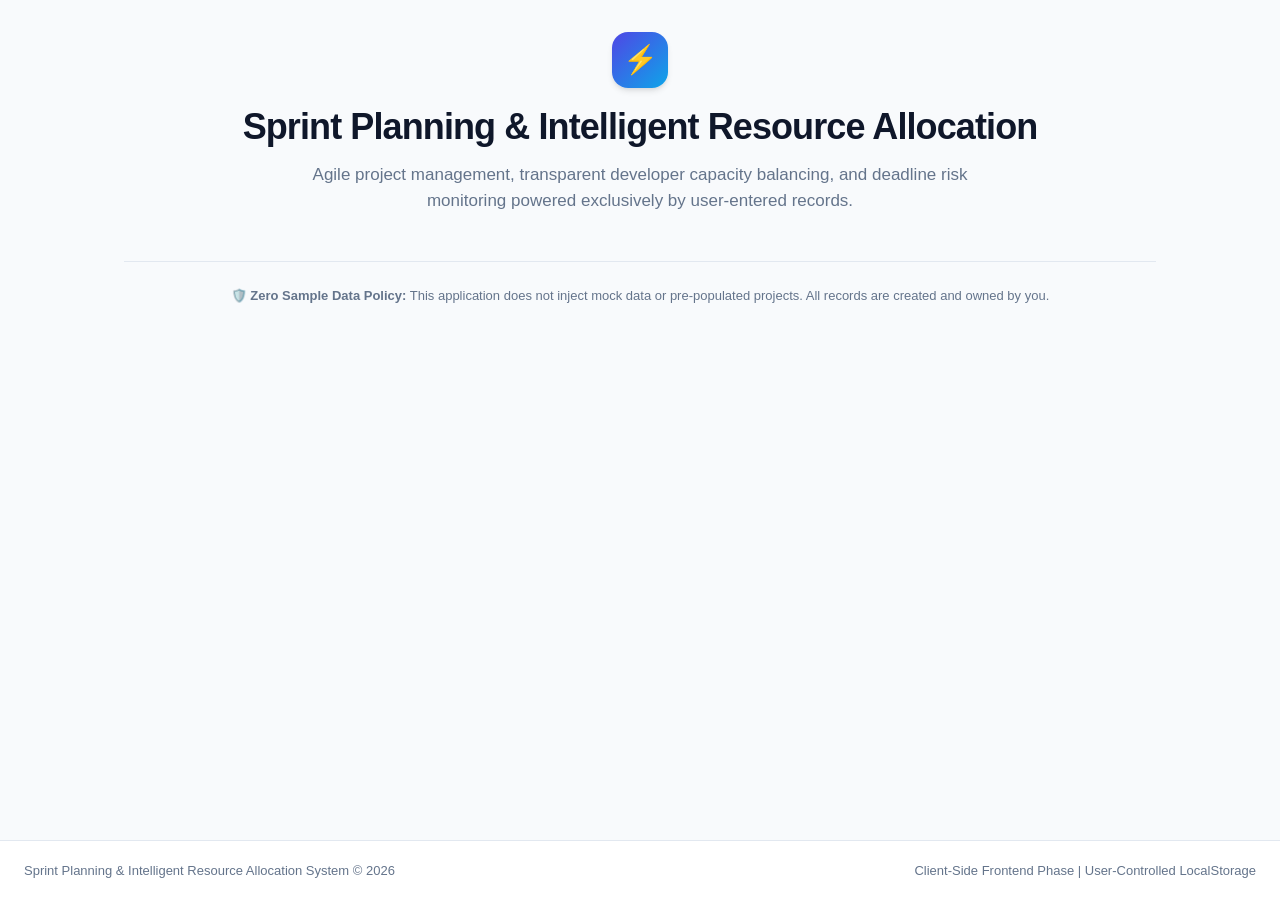
==== index.html @ c8d695a1 "feat: unified single working link and full role navigation from root URL" ====
<!DOCTYPE html>
<html lang="en">
<head>
  <meta charset="UTF-8">
  <meta name="viewport" content="width=device-width, initial-scale=1.0">
  <meta http-equiv="refresh" content="0; url=/frontend/index.html">
  <title>Sprint Planning &amp; Intelligent Resource Allocation</title>
  <script>
    window.location.replace('/frontend/index.html' + window.location.search + window.location.hash);
  </script>
</head>
<body style="font-family: -apple-system, BlinkMacSystemFont, 'Segoe UI', Roboto, sans-serif; display: flex; align-items: center; justify-content: center; height: 100vh; margin: 0; background: #f8fafc; color: #1e293b;">
  <div style="text-align: center; max-width: 480px; padding: 2rem; background: #ffffff; border-radius: 12px; box-shadow: 0 4px 6px -1px rgba(0,0,0,0.1);">
    <div style="font-size: 2.5rem; margin-bottom: 0.5rem;">⚡</div>
    <h2 style="margin: 0 0 0.5rem 0; font-size: 1.25rem;">Sprint Planning &amp; Resource Allocation</h2>
    <p style="margin: 0 0 1rem 0; color: #64748b; font-size: 0.875rem;">Opening workspace...</p>
    <a href="/frontend/index.html" style="display: inline-block; padding: 0.5rem 1rem; background: #2563eb; color: #ffffff; text-decoration: none; border-radius: 6px; font-size: 0.875rem; font-weight: 500;">Enter Workspace &rarr;</a>
  </div>
</body>
</html>
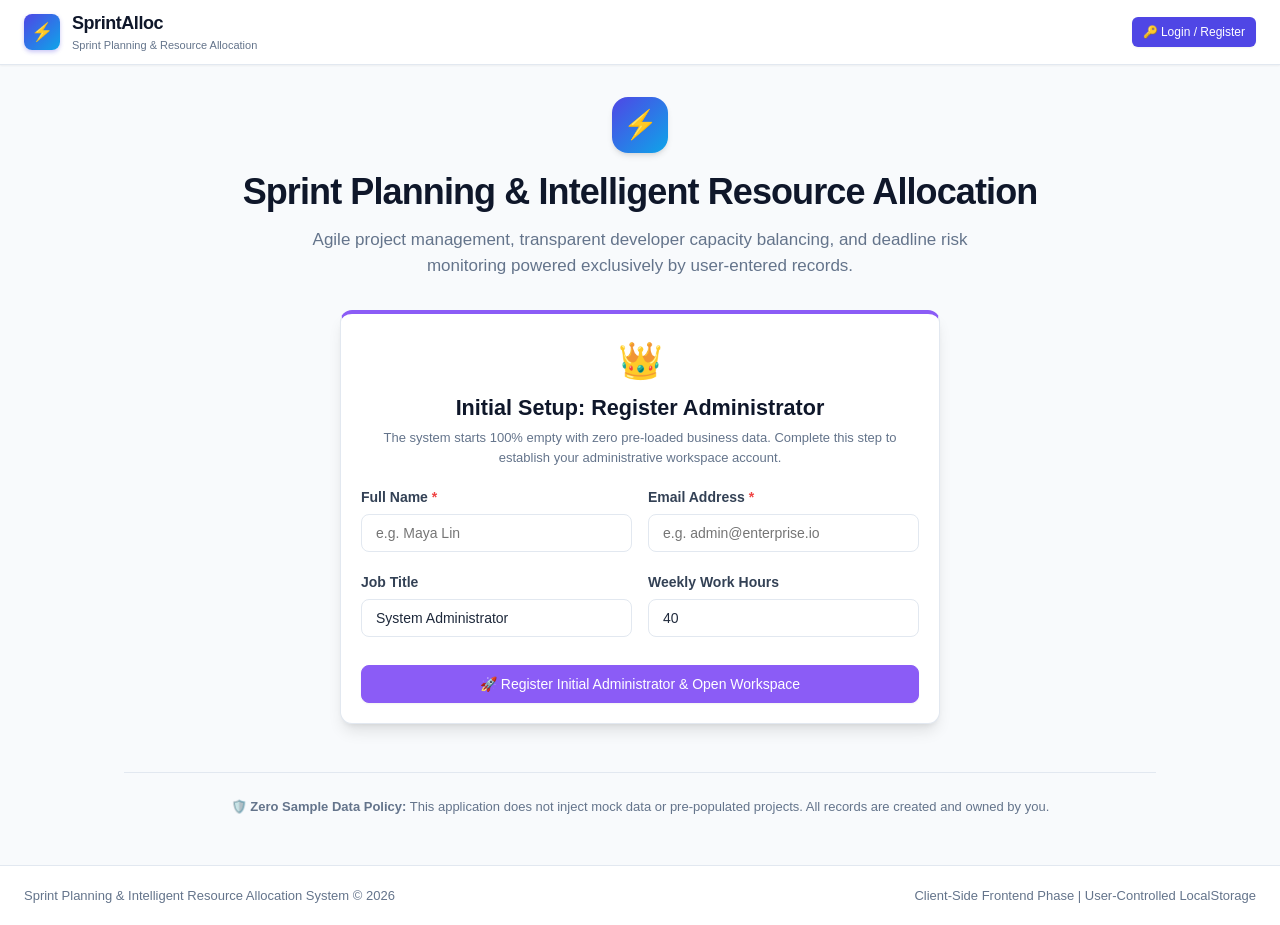
==== commit 39a58fb9: "fix: make root index redirect relative for GitHub Pages compatibility" ====
--- a/index.html
+++ b/index.html
@@ -3,10 +3,10 @@
 <head>
   <meta charset="UTF-8">
   <meta name="viewport" content="width=device-width, initial-scale=1.0">
-  <meta http-equiv="refresh" content="0; url=/frontend/index.html">
+  <meta http-equiv="refresh" content="0; url=frontend/index.html">
   <title>Sprint Planning &amp; Intelligent Resource Allocation</title>
   <script>
-    window.location.replace('/frontend/index.html' + window.location.search + window.location.hash);
+    window.location.replace('frontend/index.html' + window.location.search + window.location.hash);
   </script>
 </head>
 <body style="font-family: -apple-system, BlinkMacSystemFont, 'Segoe UI', Roboto, sans-serif; display: flex; align-items: center; justify-content: center; height: 100vh; margin: 0; background: #f8fafc; color: #1e293b;">
@@ -14,7 +14,7 @@
     <div style="font-size: 2.5rem; margin-bottom: 0.5rem;">⚡</div>
     <h2 style="margin: 0 0 0.5rem 0; font-size: 1.25rem;">Sprint Planning &amp; Resource Allocation</h2>
     <p style="margin: 0 0 1rem 0; color: #64748b; font-size: 0.875rem;">Opening workspace...</p>
-    <a href="/frontend/index.html" style="display: inline-block; padding: 0.5rem 1rem; background: #2563eb; color: #ffffff; text-decoration: none; border-radius: 6px; font-size: 0.875rem; font-weight: 500;">Enter Workspace &rarr;</a>
+    <a href="frontend/index.html" style="display: inline-block; padding: 0.5rem 1rem; background: #2563eb; color: #ffffff; text-decoration: none; border-radius: 6px; font-size: 0.875rem; font-weight: 500;">Enter Workspace &rarr;</a>
   </div>
 </body>
 </html>
